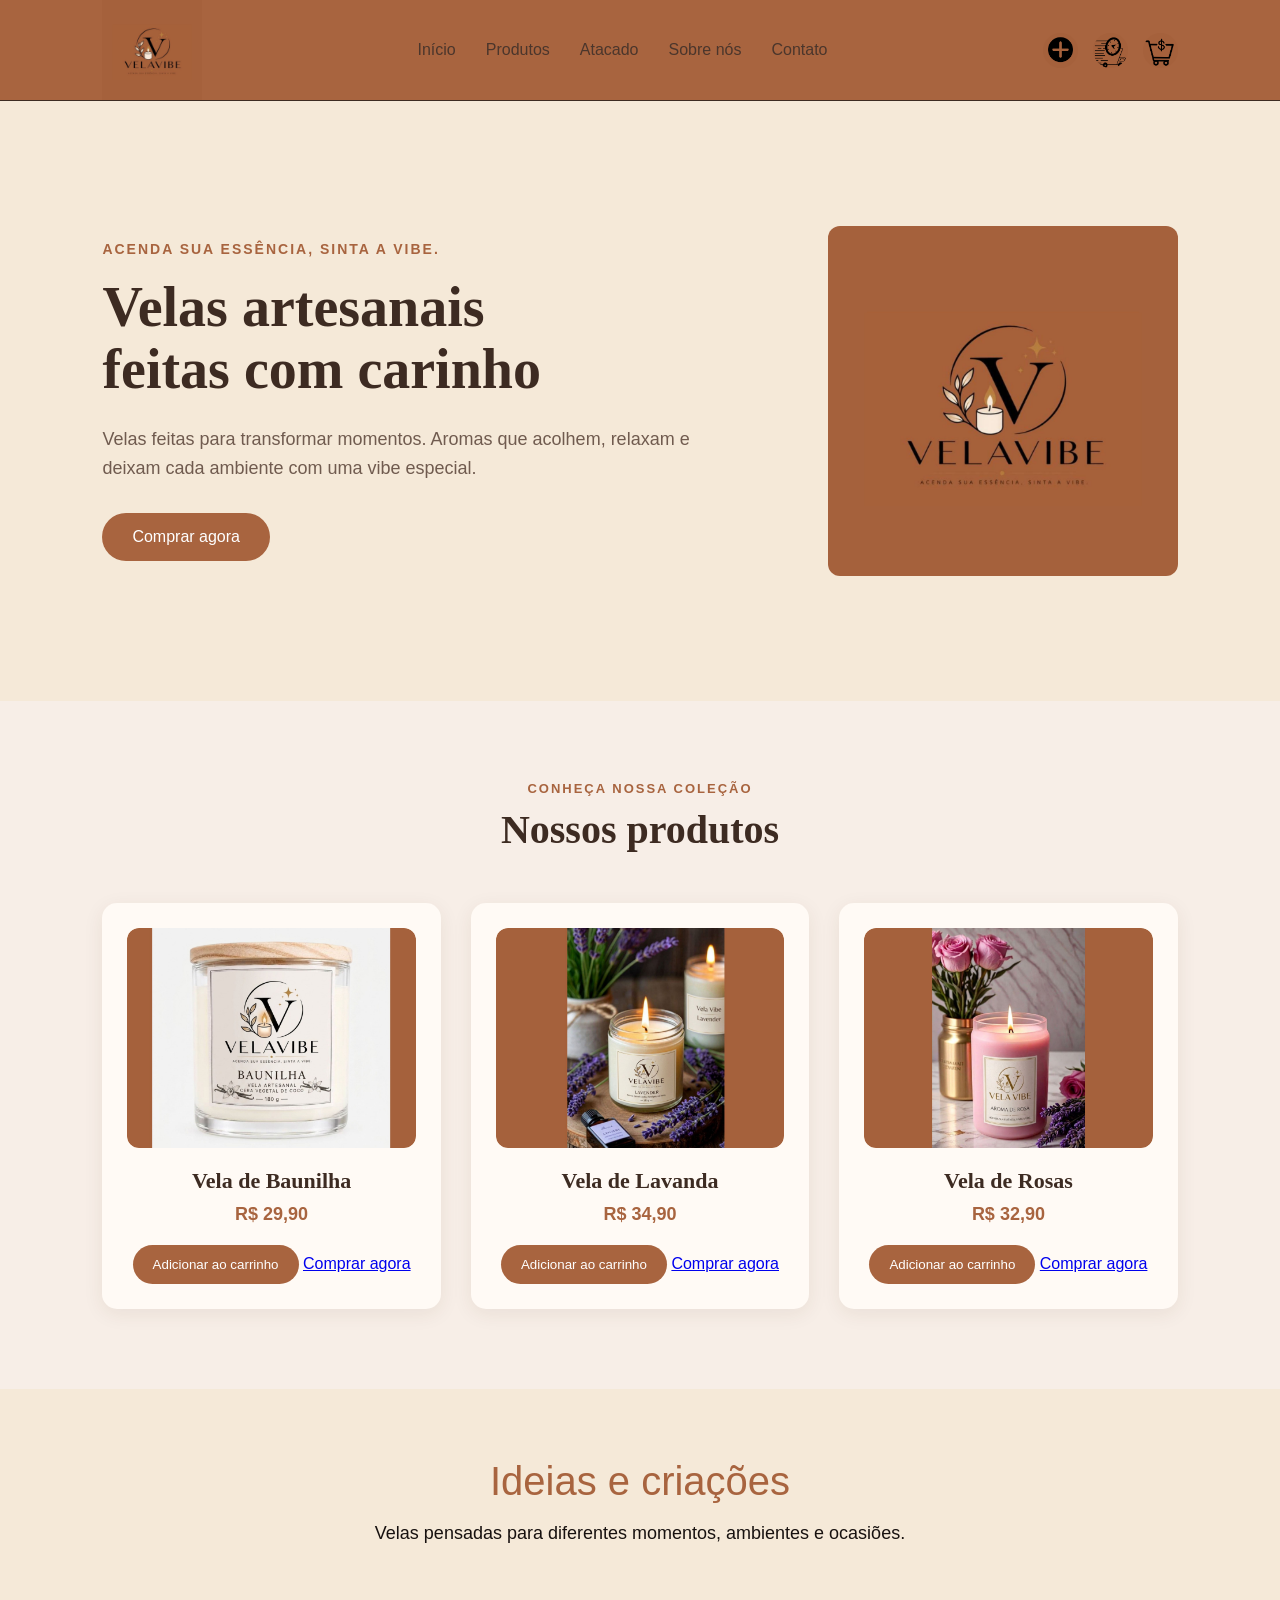
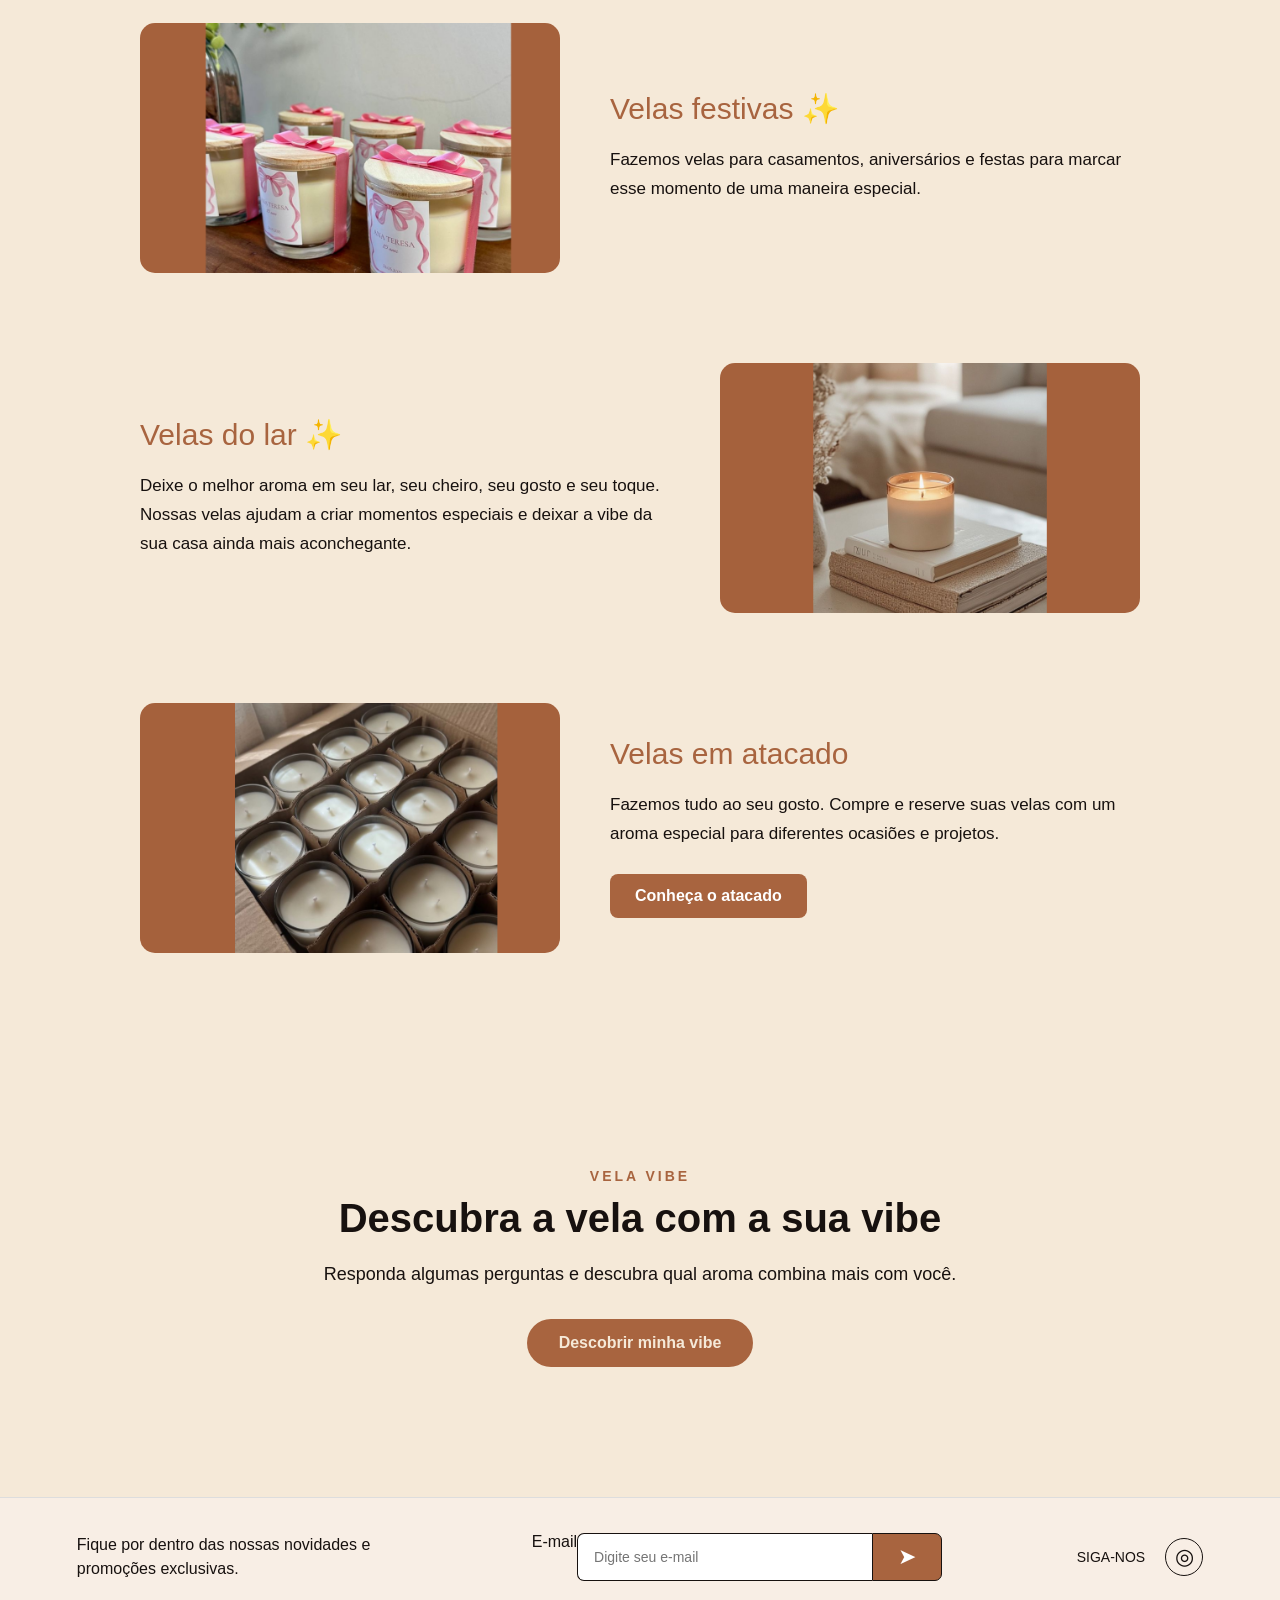
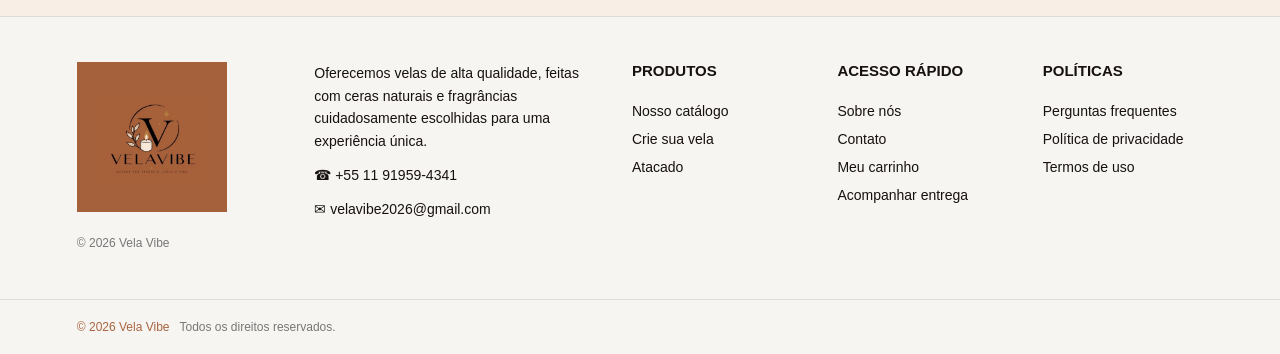
==== index.html @ 3b5ce911 "2" ====
<!DOCTYPE html>
<html lang="pt-BR">

<head>
  <meta charset="UTF-8">
  <meta name="viewport" content="width=device-width, initial-scale=1.0">

  <title>Vela Vibe</title>

  <link rel="stylesheet" href="css/style.css">
</head>

<body>

<header class="cabecalho">

  <!-- LOGO -->
  <div class="logo">
    <a href="index.html">
      <img src="img/logo.jpg" alt="Logo Vela Vibe">
    </a>
  </div>

  <!-- MENU -->
  <nav class="menu">
    <a href="index.html">Início</a>
    <a href="Produtos.html">Produtos</a>
    <a href="atacado.html">Atacado</a>
    <a href="sobre.html">Sobre nós</a>
    <a href="contato.html">Contato</a>
  </nav>

  <!-- AÇÕES DO CABEÇALHO -->
  <div class="acoes-cabecalho">

    <!-- CRIE SUA VELA -->
    <a href="CrieSuaVela.html"
       class="criar-vela"
       title="Crie sua vela">

      <img src="img/criarsuavela.jpg"
           alt="Crie sua vela">

    </a>

    <!-- ACOMPANHAR ENTREGA -->
    <a href="Acompanhe.html"
       class="acompanhar-entrega"
       title="Acompanhar entrega">

      <img src="img/icone2.jpg"
           alt="Acompanhar entrega">

    </a>

    <!-- CARRINHO -->
    <a href="Carrinho.html"
       class="carrinho"
       title="Carrinho">

      <img src="img/carrinho.jpg"
           alt="Carrinho">

    </a>

  </div>

</header>


<main>

  <!-- =========================================
       HERO
  ========================================= -->

  <section class="hero">

    <div class="hero-texto">

      <p class="subtitulo">
        ACENDA SUA ESSÊNCIA, SINTA A VIBE.
      </p>

      <h1>
        Velas artesanais
        <br>
        feitas com carinho
      </h1>

      <p class="descricao">
        Velas feitas para transformar momentos.

        Aromas que acolhem, relaxam e deixam cada
        ambiente com uma vibe especial.
      </p>

      <a href="Produtos.html" class="botao">
        Comprar agora
      </a>

    </div>


    <div class="hero-imagem">
      <img src="img/logo.jpg" alt="Logo Vela Vibe">
    </div>

  </section>


  <!-- =========================================
       PRODUTOS
  ========================================= -->

  <section class="produtos">

    <div class="titulo-secao">

      <p>CONHEÇA NOSSA COLEÇÃO</p>

      <h2>Nossos produtos</h2>

    </div>


    <div class="produtos-grid">

      <!-- PRODUTO 1 -->
      <div class="produto">

        <div class="produto-imagem">
          <img src="img/baunilha.jpg"
               alt="Vela de Baunilha">
        </div>

        <h3>Vela de Baunilha</h3>

        <p>R$ 29,90</p>

        <button class="adicionar-carrinho"
                data-produto="baunilha">

          Adicionar ao carrinho

        </button>

        <a href="Compra.html?produto=baunilha"
           class="comprar-agora">

          Comprar agora

        </a>

      </div>


      <!-- PRODUTO 2 -->
      <div class="produto">

        <div class="produto-imagem">
          <img src="img/lavanda.jpg"
               alt="Vela de Lavanda">
        </div>

        <h3>Vela de Lavanda</h3>

        <p>R$ 34,90</p>

        <button class="adicionar-carrinho"
                data-produto="lavanda">

          Adicionar ao carrinho

        </button>

        <a href="Compra.html?produto=lavanda"
           class="comprar-agora">

          Comprar agora

        </a>

      </div>


      <!-- PRODUTO 3 -->
      <div class="produto">

        <div class="produto-imagem">
          <img src="img/rosas.jpg"
               alt="Vela de Rosas">
        </div>

        <h3>Vela de Rosas</h3>

        <p>R$ 32,90</p>

        <button class="adicionar-carrinho"
                data-produto="rosas">

          Adicionar ao carrinho

        </button>

        <a href="Compra.html?produto=rosas"
           class="comprar-agora">

          Comprar agora

        </a>

      </div>

    </div>

  </section>

</main>


<!-- =========================================
     IDEIAS E CRIAÇÕES
========================================= -->

<section class="ideias-criacoes">

  <div class="titulo-ideias">

    <h2>Ideias e criações</h2>

    <p>
      Velas pensadas para diferentes momentos,
      ambientes e ocasiões.
    </p>

  </div>


  <!-- VELAS FESTIVAS -->

  <div class="ideia-bloco">

    <div class="ideia-imagem">

      <img src="img/lembrancinhas.png"
           alt="Velas para ocasiões especiais">

    </div>


    <div class="ideia-texto">

      <h3>Velas festivas ✨</h3>

      <p>
        Fazemos velas para casamentos, aniversários
        e festas para marcar esse momento de uma
        maneira especial.
      </p>

    </div>

  </div>


  <!-- VELAS DO LAR -->

  <div class="ideia-bloco ideia-invertido">

    <div class="ideia-imagem">

      <img src="img/decoração.jpg"
           alt="Velas para decorar o lar">

    </div>


    <div class="ideia-texto">

      <h3>Velas do lar ✨</h3>

      <p>
        Deixe o melhor aroma em seu lar, seu cheiro,
        seu gosto e seu toque. Nossas velas ajudam
        a criar momentos especiais e deixar a vibe
        da sua casa ainda mais aconchegante.
      </p>

    </div>

  </div>


  <!-- VELAS EM ATACADO -->

  <div class="ideia-bloco">

    <div class="ideia-imagem">

      <img src="img/atacado.png"
           alt="Velas em atacado">

    </div>


    <div class="ideia-texto">

      <h3>Velas em atacado</h3>

      <p>
        Fazemos tudo ao seu gosto. Compre e reserve
        suas velas com um aroma especial para
        diferentes ocasiões e projetos.
      </p>

      <a href="atacado.html"
         class="botao-ideia">

        Conheça o atacado

      </a>

    </div>

  </div>

</section>


<!-- =========================================
     QUIZ - DESCUBRA SUA VIBE
========================================= -->

<section class="quiz-vibe" id="quiz-vibe">

  <div class="quiz-introducao">

        <span class="quiz-legenda">
            VELA VIBE
        </span>

    <h2>
      Descubra a vela com a sua vibe
    </h2>

    <p>
      Responda algumas perguntas e descubra
      qual aroma combina mais com você.
    </p>

    <button type="button"
            class="botao-iniciar-quiz"
            id="iniciar-quiz">

      Descobrir minha vibe

    </button>

  </div>


  <!-- QUIZ -->

  <div class="quiz-container"
       id="quiz-container">

    <div class="quiz-progresso">

            <span id="quiz-numero">
                Pergunta 1 de 4
            </span>

      <div class="barra-progresso">

        <div id="progresso-quiz"></div>

      </div>

    </div>


    <div class="quiz-pergunta">

      <h3 id="quiz-pergunta">
        Qual ambiente combina mais com você?
      </h3>

      <div class="quiz-opcoes"
           id="quiz-opcoes">
      </div>

    </div>


    <button type="button"
            class="botao-proxima"
            id="proxima-pergunta"
            disabled>

      Próxima pergunta

    </button>

  </div>


  <!-- RESULTADO -->

  <div class="quiz-resultado"
       id="quiz-resultado">

        <span class="resultado-legenda">
            SUA VIBE É...
        </span>

    <h2 id="resultado-titulo">
      Vela de Lavanda
    </h2>


    <div class="resultado-imagem">

      <img id="resultado-imagem"
           src="img/lavanda.jpg"
           alt="Vela de Lavanda">

    </div>


    <p id="resultado-descricao">
      Um aroma suave para momentos de tranquilidade
      e relaxamento.
    </p>


    <a href="Compra.html?produto=lavanda"
       class="botao-resultado"
       id="resultado-link">

      Conhecer minha vela

    </a>


    <button type="button"
            class="botao-refazer"
            id="refazer-quiz">

      Refazer quiz

    </button>

  </div>

</section>


<!-- =========================================
     RODAPÉ
========================================= -->

<footer class="rodape">

  <!-- NEWSLETTER -->

  <div class="newsletter">

    <div class="newsletter-texto">

      <p>
        Fique por dentro das nossas novidades e
        promoções exclusivas.
      </p>

    </div>


    <div class="newsletter-form">

      <label for="newsletter-email">
        E-mail
      </label>

      <input type="email"
             id="newsletter-email"
             name="newsletter-email"
             placeholder="Digite seu e-mail">

      <button type="button">
        ➤
      </button>

    </div>


    <div class="redes-sociais">

      <span>SIGA-NOS</span>

      <a href="#"
         aria-label="Instagram">
        ◎
      </a>

    </div>

  </div>


  <!-- INFORMAÇÕES -->

  <div class="rodape-conteudo">

    <!-- LOGO -->

    <div class="rodape-coluna logo-rodape">

      <img src="img/logo.jpg"
           alt="Vela Vibe">

      <p>
        © 2026 Vela Vibe
      </p>

    </div>


    <!-- SOBRE -->

    <div class="rodape-coluna">

      <p>
        Oferecemos velas de alta qualidade,
        feitas com ceras naturais e fragrâncias
        cuidadosamente escolhidas para uma
        experiência única.
      </p>

      <p>
        ☎ +55 11 91959-4341
      </p>

      <p>
        ✉ velavibe2026@gmail.com
      </p>

    </div>


    <!-- PRODUTOS -->

    <div class="rodape-coluna">

      <h3>PRODUTOS</h3>

      <a href="Produtos.html">
        Nosso catálogo
      </a>

      <a href="CrieSuaVela.html">
        Crie sua vela
      </a>

      <a href="atacado.html">
        Atacado
      </a>

    </div>


    <!-- ACESSO RÁPIDO -->

    <div class="rodape-coluna">

      <h3>ACESSO RÁPIDO</h3>

      <a href="sobre.html">
        Sobre nós
      </a>

      <a href="contato.html">
        Contato
      </a>

      <a href="Carrinho.html">
        Meu carrinho
      </a>

      <a href="Acompanhe.html">
        Acompanhar entrega
      </a>

    </div>


    <!-- POLÍTICAS -->

    <div class="rodape-coluna">

      <h3>POLÍTICAS</h3>

      <a href="#">
        Perguntas frequentes
      </a>

      <a href="#">
        Política de privacidade
      </a>

      <a href="#">
        Termos de uso
      </a>

    </div>

  </div>


  <!-- COPYRIGHT -->

  <div class="rodape-final">

        <span>
            © 2026 Vela Vibe
        </span>

    <span>
            Todos os direitos reservados.
        </span>

  </div>

</footer>


<script src="js/script.js"></script>

</body>
</html>
---- css/style.css ----
/* =========================================
   CONFIGURAÇÕES GERAIS
========================================= */

* {
    margin: 0;
    padding: 0;
    box-sizing: border-box;
}

:root {
    --terracota: #A8643F;
    --creme: #F5E9D8;
    --preto: #17110F;
    --dourado: #D6A04A;
    --marrom-claro: #C58A65;
}

body {
    font-family: Arial, sans-serif;
    background-color: var(--creme);
    color: #3d2b22;
}


/* =========================================
   CABEÇALHO
========================================= */

.cabecalho {
    min-height: 80px;
    padding: 0 8%;

    display: flex;
    align-items: center;
    justify-content: space-between;

    background-color: var(--terracota);
    border-bottom: 1px solid #3d2b22;
}

.logo {
    font-size: 26px;
    font-weight: bold;
    color: var(--terracota);
}

.logo img {
    width: 100px;
    height: auto;
    display: block;
}

.menu {
    display: flex;
    align-items: center;
    gap: 30px;
}

.menu a {
    text-decoration: none;
    color: #4b362c;
    font-size: 16px;
}

.menu a:hover {
    color: var(--dourado);
}


/* AÇÕES DO CABEÇALHO */

.acoes-cabecalho {
    display: flex;
    align-items: center;
    gap: 15px;
}


/* CRIE SUA VELA */

.criar-vela {
    cursor: pointer;
    text-decoration: none;
    display: flex;
    align-items: center;
}

.criar-vela img {
    width: 35px;
    height: 35px;
    object-fit: cover;
    border-radius: 50%;
    display: block;
}

.criar-vela img:hover {
    opacity: 0.8;
}


/* ACOMPANHAR ENTREGA */

.acompanhar-entrega {
    width: 35px;
    height: 35px;

    display: flex;
    align-items: center;
    justify-content: center;

    background-color: var(--terracota);
    color: white;

    border-radius: 50%;
    text-decoration: none;

    cursor: pointer;

    transition: 0.3s;
}

.acompanhar-entrega img {
    width: 35px;
    height: 35px;

    object-fit: cover;
    border-radius: 50%;
    display: block;

    transition: 0.3s;
}

.acompanhar-entrega:hover {
    background-color: var(--dourado);
    color: var(--preto);
    transform: translateY(-2px);
}

.acompanhar-entrega img:hover {
    opacity: 0.9;
}


/* CARRINHO */

.carrinho {
    cursor: pointer;
    text-decoration: none;
    display: flex;
    align-items: center;
}

.carrinho img {
    width: 35px;
    height: 35px;
    object-fit: cover;
    border-radius: 50%;
    display: block;
}


/* =========================================
   BANNER PRINCIPAL
========================================= */

.hero {
    min-height: 600px;
    padding: 70px 8%;

    display: flex;
    align-items: center;
    justify-content: space-between;

    gap: 50px;
}

.hero-texto {
    max-width: 600px;
}

.subtitulo {
    color: var(--terracota);
    font-size: 14px;
    font-weight: bold;
    letter-spacing: 2px;
    margin-bottom: 20px;
}

.hero h1 {
    font-family: Georgia, serif;
    font-size: 56px;
    line-height: 1.1;
    margin-bottom: 25px;
}

.descricao {
    font-size: 18px;
    line-height: 1.6;
    color: #705b4f;
    margin-bottom: 30px;
}

.botao {
    border: none;
    background-color: var(--terracota);
    color: white;

    padding: 15px 30px;
    border-radius: 30px;

    font-size: 16px;
    cursor: pointer;
    text-decoration: none;
    display: inline-block;
}

.botao:hover {
    background-color: #6f472c;
}

.hero-imagem img {
    width: 100%;
    max-width: 350px;
    height: auto;

    display: block;
    margin: 0 auto;

    border-radius: 12px;
}


/* =========================================
   PRODUTOS
========================================= */

.produtos {
    padding: 80px 8%;
    background-color: #f7eee7;
}

.titulo-secao {
    text-align: center;
    margin-bottom: 50px;
}

.titulo-secao p {
    color: var(--terracota);
    font-size: 13px;
    font-weight: bold;
    letter-spacing: 2px;
    margin-bottom: 10px;
}

.titulo-secao h2 {
    font-family: Georgia, serif;
    font-size: 40px;
}

.produtos-grid {
    display: grid;
    grid-template-columns: repeat(3, 1fr);
    gap: 30px;
}

.produto {
    background-color: #fffaf5;
    padding: 25px;

    text-align: center;

    border-radius: 15px;

    box-shadow: 0 5px 20px rgba(80, 50, 30, 0.08);
}

.produto-imagem {
    height: 220px;

    background-color: #ead4bf;

    border-radius: 12px;

    display: flex;
    align-items: center;
    justify-content: center;

    font-size: 80px;

    margin-bottom: 20px;

    overflow: hidden;
}

.produto-imagem img {
    width: 100%;
    height: 100%;

    object-fit: cover;

    border-radius: 12px;
    display: block;
}

.produto h3 {
    font-family: Georgia, serif;
    font-size: 22px;
    margin-bottom: 10px;
}

.produto p {
    color: var(--terracota);
    font-size: 18px;
    font-weight: bold;
    margin-bottom: 20px;
}

.produto button {
    border: none;

    padding: 12px 20px;

    border-radius: 20px;

    background-color: var(--terracota);
    color: white;

    cursor: pointer;
}

.produto button:hover {
    background-color: #6f472c;
}


/* =========================================
   PÁGINA DE COMPRA
========================================= */

.pagina-compra {
    padding: 70px 8%;
}

.produto-detalhe {
    max-width: 1000px;
    margin: 0 auto;

    display: flex;
    align-items: center;

    gap: 70px;
}


/* IMAGEM */

.produto-imagem-grande {
    width: 420px;
    height: 420px;

    display: flex;
    align-items: center;
    justify-content: center;

    background-color: #f3eee8;

    border-radius: 20px;

    font-size: 150px;

    overflow: hidden;

    flex-shrink: 0;
}

.produto-imagem-grande img {
    width: 100%;
    max-width: 350px;
    height: 350px;

    object-fit: cover;

    display: block;
    margin: 0 auto;

    border-radius: 12px;
}


/* INFORMAÇÕES */

.produto-informacoes {
    flex: 1;
}

.categoria-produto {
    font-size: 14px;
    letter-spacing: 2px;
    margin-bottom: 10px;
}

.produto-informacoes h1 {
    font-size: 40px;
    margin-bottom: 20px;
}

.descricao-produto {
    font-size: 17px;
    line-height: 1.7;
    margin-bottom: 25px;
}

.produto-informacoes h2 {
    font-size: 30px;
    margin-bottom: 25px;
}


/* QUANTIDADE */

.quantidade {
    display: flex;
    align-items: center;
    gap: 15px;
    margin-bottom: 25px;
}

.quantidade input {
    width: 60px;

    padding: 10px;

    border: 1px solid #ccc;
    border-radius: 8px;

    font-size: 16px;
}


/* BOTÃO ADICIONAR */

.botao-adicionar {
    display: block;

    padding: 14px 28px;

    border: none;
    border-radius: 8px;

    background-color: var(--terracota);
    color: white;

    font-size: 16px;
    font-weight: bold;

    cursor: pointer;
}

.botao-adicionar:hover {
    background-color: var(--dourado);
    color: var(--preto);
}


/* VOLTAR */

.voltar-produtos {
    display: inline-block;

    margin-top: 20px;

    text-decoration: none;
    color: var(--terracota);
    font-weight: bold;
}

.voltar-produtos:hover {
    text-decoration: underline;
}


/* =========================================
   CARRINHO
========================================= */

.carrinho-conteudo {
    max-width: 900px;

    margin: 40px auto;

    padding: 20px;
}

.item-carrinho {
    background-color: #fff;

    border-radius: 12px;

    padding: 20px;

    margin-bottom: 20px;

    box-shadow: 0 3px 10px rgba(0, 0, 0, 0.08);
}

.item-carrinho h3 {
    margin-top: 0;
    margin-bottom: 10px;
}

.item-carrinho p {
    margin: 8px 0;
}


/* CONTROLE DE QUANTIDADE */

.controle-quantidade {
    display: flex;

    align-items: center;

    gap: 12px;

    margin: 15px 0;
}

.controle-quantidade button {
    width: 35px;
    height: 35px;

    border: none;
    border-radius: 8px;

    cursor: pointer;

    font-size: 20px;

    background-color: var(--terracota);
    color: white;
}

.controle-quantidade button:hover {
    background-color: var(--dourado);
    color: var(--preto);
}

.controle-quantidade span {
    font-size: 18px;
    font-weight: bold;
}


/* REMOVER */

.remover {
    border: none;

    padding: 8px 14px;

    border-radius: 8px;

    cursor: pointer;

    font-size: 14px;

    background-color: var(--terracota);
    color: white;
}

.remover:hover {
    background-color: var(--preto);
}


/* RESUMO */

.resumo-carrinho {
    max-width: 900px;

    margin: 20px auto 50px;

    padding: 25px;

    border-radius: 12px;

    background-color: #fff;

    box-shadow: 0 3px 10px rgba(0, 0, 0, 0.08);
}

.resumo-carrinho h2 {
    margin-top: 0;
}

.resumo-carrinho p {
    font-size: 18px;
}

.resumo-carrinho strong {
    font-size: 22px;
}

#finalizar-compra {
    width: 100%;

    padding: 14px;

    border: none;

    border-radius: 8px;

    cursor: pointer;

    font-size: 17px;
    font-weight: bold;

    background-color: var(--terracota);
    color: white;
}

#finalizar-compra:hover {
    background-color: var(--dourado);
    color: var(--preto);
}


/* =========================================
   FINALIZAÇÃO
========================================= */

.finalizar-conteudo {
    max-width: 1000px;

    margin: 40px auto;

    padding: 20px;
}

.finalizar-conteudo h1 {
    text-align: center;
    margin-bottom: 35px;
}

.finalizar-area {
    display: grid;

    grid-template-columns: 1fr 1fr;

    gap: 30px;
}

.dados-cliente,
.resumo-final {
    background-color: #fff;

    padding: 25px;

    border-radius: 12px;

    box-shadow: 0 3px 10px rgba(0, 0, 0, 0.08);
}

.dados-cliente h2,
.resumo-final h2 {
    margin-top: 0;
    margin-bottom: 20px;
}

.dados-cliente form {
    display: flex;
    flex-direction: column;
}

.dados-cliente label {
    margin-top: 12px;
    margin-bottom: 6px;

    font-weight: bold;
}

.dados-cliente input,
.dados-cliente select {
    padding: 12px;

    border: 1px solid #ccc;

    border-radius: 8px;

    font-size: 15px;
}

#confirmar-compra {
    margin-top: 25px;

    padding: 14px;

    border: none;

    border-radius: 8px;

    cursor: pointer;

    font-size: 17px;
    font-weight: bold;

    background-color: var(--terracota);
    color: white;
}

#confirmar-compra:hover {
    background-color: var(--dourado);
    color: var(--preto);
}

.resumo-final p {
    font-size: 17px;
    margin: 15px 0;
}

.resumo-final strong {
    font-size: 22px;
}

#resumo-produtos {
    margin-bottom: 20px;
}

#resumo-produtos p {
    font-size: 15px;
}


/* =========================================
   TELA DE SUCESSO
========================================= */

.sucesso-conteudo {
    min-height: 70vh;

    display: flex;

    flex-direction: column;

    justify-content: center;

    align-items: center;

    padding: 40px 20px;
}

.caixa-sucesso {
    width: 100%;
    max-width: 550px;

    text-align: center;

    background-color: #fff;

    padding: 40px 30px;

    border-radius: 16px;

    box-shadow: 0 4px 15px rgba(0, 0, 0, 0.08);
}

.icone-sucesso {
    width: 180px;
    height: 180px;

    margin: 0 auto 20px;

    display: flex;

    align-items: center;
    justify-content: center;
}

.icone-sucesso img {
    width: 100%;
    height: 100%;

    object-fit: cover;

    border-radius: 20px;
}

.caixa-sucesso h1 {
    margin-bottom: 15px;
}

.caixa-sucesso p {
    font-size: 17px;
    margin: 8px 0;
}


/* BOTÕES */

.botao-voltar {
    display: inline-block;

    margin-top: 25px;

    padding: 13px 25px;

    border-radius: 8px;

    text-decoration: none;

    font-weight: bold;
}

.link-inicio {
    display: inline-block;

    margin-top: 18px;

    text-decoration: none;
}

.avaliacao {
    width: 90%;
    max-width: 700px;

    margin: 35px auto;

    padding: 20px;

    text-align: center;
}

.avaliacao h2 {
    color: var(--preto);
    margin-bottom: 10px;
}

.avaliacao p {
    margin-bottom: 25px;
    color: var(--preto);
}

.botao-avaliacao {
    display: inline-block;

    padding: 14px 30px;

    background-color: var(--terracota);
    color: white;

    text-decoration: none;

    font-weight: bold;

    border-radius: 8px;

    transition: 0.3s;
}

.botao-avaliacao:hover {
    background-color: var(--marrom-claro);
    transform: translateY(-2px);
}

.botoes-sucesso {
    display: flex;

    justify-content: center;
    align-items: center;

    gap: 15px;

    flex-wrap: wrap;

    margin-top: 30px;
}

.botoes-sucesso a {
    display: inline-block;

    padding: 12px 22px;

    background-color: var(--terracota);
    color: white;

    text-decoration: none;

    font-weight: bold;

    border-radius: 8px;

    transition: 0.3s;
}

.botoes-sucesso a:hover {
    background-color: var(--marrom-claro);

    transform: translateY(-2px);
}


/* =========================================
   SOBRE NÓS
========================================= */

.sobre-conteudo {
    padding: 80px 10%;
}

.sobre {
    max-width: 900px;

    margin: 0 auto;

    text-align: center;
}

.sobre h1 {
    font-size: 42px;
    margin-bottom: 30px;
}

.sobre h2 {
    font-size: 30px;

    margin-top: 40px;
    margin-bottom: 20px;
}

.sobre p {
    font-size: 18px;

    line-height: 1.8;

    margin-bottom: 20px;
}


/* SEÇÕES */

.sobre-secao {
    width: 100%;

    max-width: 1100px;

    min-height: 350px;

    margin: 0 auto;

    padding: 50px 40px;

    display: flex;

    align-items: center;

    justify-content: space-between;

    gap: 50px;
}

.sobre-secao-invertida {
    flex-direction: row-reverse;
}

.sobre-texto {
    flex: 1;
}

.sobre-texto h1,
.sobre-texto h2 {
    color: var(--preto);

    margin-bottom: 20px;
}

.sobre-texto h1 {
    font-size: 42px;
}

.sobre-texto h2 {
    font-size: 34px;
}

.sobre-texto p {
    font-size: 17px;

    line-height: 1.7;

    margin-bottom: 18px;
}

.sobre-legenda {
    display: block;

    color: var(--terracota);

    font-size: 14px;

    font-weight: bold;

    letter-spacing: 2px;

    margin-bottom: 10px;
}

.sobre-imagem {
    width: 380px;
    height: 250px;

    overflow: hidden;

    border-radius: 18px;

    flex-shrink: 0;
}

.sobre-imagem img {
    width: 100%;
    height: 100%;

    object-fit: cover;

    display: block;
}

.botao-sobre {
    display: inline-block;

    margin-top: 15px;

    padding: 12px 24px;

    background-color: var(--terracota);
    color: white;

    text-decoration: none;

    border-radius: 8px;

    font-weight: bold;

    transition: 0.3s;
}

.botao-sobre:hover {
    background-color: var(--dourado);
    color: var(--preto);
}


/* =========================================
   CONTATO
========================================= */

.contato-conteudo {
    padding: 70px 10%;
}

.contato {
    max-width: 700px;

    margin: 0 auto;
}

.contato h1 {
    text-align: center;

    font-size: 42px;

    margin-bottom: 15px;
}

.contato > p {
    text-align: center;

    margin-bottom: 35px;
}

.contato form {
    display: flex;

    flex-direction: column;

    gap: 10px;
}

.contato label {
    font-weight: bold;

    margin-top: 10px;
}

.contato input,
.contato textarea {
    padding: 12px;

    border: 1px solid var(--marrom-claro);

    border-radius: 8px;

    font-family: Arial, sans-serif;

    font-size: 16px;
}

.contato textarea {
    resize: vertical;
}

#enviar-contato {
    margin-top: 20px;

    padding: 14px;

    border: none;

    border-radius: 8px;

    background-color: var(--terracota);

    color: white;

    font-size: 16px;

    cursor: pointer;
}

#enviar-contato:hover {
    background-color: var(--preto);
}


/* =========================================
   ATACADO
========================================= */

.atacado-conteudo {
    padding: 70px 8%;

    min-height: 600px;
}

.atacado {
    max-width: 1000px;

    margin: 0 auto;
}

.atacado h1 {
    text-align: center;

    font-size: 42px;

    margin-bottom: 15px;

    color: var(--preto);
}

.atacado > p {
    text-align: center;

    font-size: 18px;

    line-height: 1.6;

    margin-bottom: 50px;
}

.atacado-info {
    background-color: var(--creme);

    padding: 30px;

    border-radius: 12px;

    margin-bottom: 40px;

    text-align: center;
}

.atacado-info h2 {
    font-size: 28px;

    margin-bottom: 15px;
}

.atacado-info p {
    font-size: 17px;

    line-height: 1.6;
}

.formulario-atacado {
    background-color: var(--creme);

    padding: 40px;

    border-radius: 15px;

    box-shadow: 0 5px 20px rgba(0, 0, 0, 0.08);
}

.formulario-atacado h2 {
    text-align: center;

    font-size: 30px;

    margin-bottom: 30px;
}

.campo-atacado {
    margin-bottom: 20px;
}

.campo-atacado label {
    display: block;

    font-weight: bold;

    margin-bottom: 8px;
}

.campo-atacado input,
.campo-atacado textarea {
    width: 100%;

    padding: 14px;

    border: 1px solid var(--marrom-claro);

    border-radius: 8px;

    background-color: #fffaf4;

    font-size: 16px;

    font-family: Arial, sans-serif;
}

.campo-atacado input:focus,
.campo-atacado textarea:focus {
    outline: none;

    border: 2px solid var(--terracota);
}

.campo-atacado textarea {
    min-height: 140px;

    resize: vertical;
}

.botao-atacado {
    display: block;

    width: 100%;

    padding: 15px;

    margin-top: 10px;

    border: none;

    border-radius: 8px;

    background-color: var(--terracota);

    color: white;

    font-size: 17px;

    font-weight: bold;

    cursor: pointer;
}

.botao-atacado:hover {
    background-color: #8f5032;
}


/* =========================================
   CRIE SUA VELA
========================================= */

.crie-vela-conteudo {
    padding: 50px 20px;
}

.crie-vela {
    max-width: 1100px;

    margin: 0 auto;
}

.titulo-crie-vela {
    text-align: center;

    margin-bottom: 50px;
}

.titulo-crie-vela h1 {
    font-size: 42px;

    margin: 10px 0;

    color: var(--preto);
}

.titulo-crie-vela p {
    max-width: 700px;

    margin: 10px auto;

    line-height: 1.6;
}

.titulo-crie-vela p:first-child {
    font-size: 14px;

    font-weight: bold;

    letter-spacing: 2px;
}


/* ETAPAS */

.etapa-personalizacao {
    margin-bottom: 45px;
}

.etapa-personalizacao h2 {
    text-align: center;

    margin-bottom: 25px;

    color: var(--preto);
}


/* TAMANHOS */

.tamanhos-velas {
    display: grid;

    grid-template-columns: repeat(3, 1fr);

    gap: 25px;
}

.tamanho-vela {
    background-color: var(--creme);

    padding: 25px;

    border-radius: 15px;

    text-align: center;
}

.tamanho-vela h2 {
    font-size: 27px;

    margin-bottom: 10px;
}

.tamanho-vela h3 {
    font-size: 24px;

    margin-bottom: 10px;
}

.peso-vela {
    font-weight: bold;

    color: var(--terracota);

    font-size: 18px;

    margin-bottom: 20px;
}

.informacoes-vela {
    margin: 20px 0;

    text-align: left;
}

.informacoes-vela p {
    margin: 8px 0;

    line-height: 1.5;
}

.descricao-tamanho {
    line-height: 1.5;

    min-height: 70px;
}


/* BOTÕES DE TAMANHO */

.selecionar-tamanho {
    border: none;

    padding: 12px 20px;

    background-color: var(--terracota);

    color: white;

    border-radius: 8px;

    cursor: pointer;

    font-size: 16px;
}

.selecionar-tamanho:hover {
    opacity: 0.85;
}

.selecionar-tamanho.selecionado {
    background-color: var(--dourado);

    color: var(--preto);
}


/* AROMAS */

.aromas {
    display: grid;

    grid-template-columns: repeat(3, 1fr);

    gap: 15px;

    max-width: 800px;

    margin: 0 auto;
}

.selecionar-aroma {
    padding: 15px;

    border: 2px solid var(--marrom-claro);

    background-color: var(--creme);

    border-radius: 8px;

    cursor: pointer;

    font-size: 16px;
}

.selecionar-aroma:hover {
    background-color: var(--marrom-claro);

    color: white;
}

.selecionar-aroma.selecionado {
    background-color: var(--terracota);

    color: white;
}


/* CORES */

.cores-vela {
    display: grid;

    grid-template-columns: repeat(5, 1fr);

    gap: 15px;

    max-width: 800px;

    margin: 0 auto;
}

.selecionar-cor {
    padding: 15px;

    border: 2px solid var(--marrom-claro);

    background-color: var(--creme);

    border-radius: 8px;

    cursor: pointer;

    font-size: 16px;
}

.selecionar-cor:hover {
    opacity: 0.85;
}

.selecionar-cor.selecionado {
    background-color: var(--terracota);

    color: white;
}


/* NOME NO POTE */

.nome-personalizado {
    display: block;

    width: 100%;

    max-width: 600px;

    margin: 15px auto 0;

    padding: 15px;

    border: 2px solid var(--marrom-claro);

    border-radius: 8px;

    background-color: #fffaf3;

    font-size: 16px;
}


/* RESUMO */

.resumo-vela {
    max-width: 600px;

    margin: 40px auto;

    padding: 30px;

    background-color: var(--creme);

    border-radius: 15px;
}

.resumo-vela h2 {
    text-align: center;

    margin-bottom: 25px;
}

.resumo-vela p {
    margin: 12px 0;

    line-height: 1.5;
}

.resumo-vela span {
    margin-left: 5px;
}


/* BOTÃO FINAL */

#adicionar-vela-personalizada {
    display: block;

    margin: 30px auto;
}


/* =========================================
   IDEIAS E CRIAÇÕES
========================================= */

.ideias-criacoes {
    width: 100%;

    padding: 70px 8%;

    background-color: var(--creme);
}

.titulo-ideias {
    text-align: center;

    margin-bottom: 60px;
}

.titulo-ideias h2 {
    margin: 0 0 15px;

    color: var(--terracota);

    font-size: 40px;

    font-weight: 500;
}

.titulo-ideias p {
    max-width: 650px;

    margin: 0 auto;

    color: var(--preto);

    font-size: 18px;

    line-height: 1.6;
}


/* CADA BLOCO */

.ideia-bloco {
    max-width: 1000px;

    min-height: 280px;

    margin: 0 auto 60px;

    display: flex;

    align-items: center;

    gap: 50px;
}

.ideia-invertido {
    flex-direction: row-reverse;
}


/* IMAGEM */

.ideia-imagem {
    width: 42%;

    height: 250px;

    overflow: hidden;

    border-radius: 15px;

    flex-shrink: 0;
}

.ideia-imagem img {
    width: 100%;
    height: 100%;

    object-fit: cover;

    display: block;
}


/* TEXTO */

.ideia-texto {
    flex: 1;
}

.ideia-texto h3 {
    margin: 0 0 20px;

    color: var(--terracota);

    font-size: 30px;

    font-weight: 500;
}

.ideia-texto p {
    margin: 0;

    color: var(--preto);

    font-size: 17px;

    line-height: 1.7;
}


/* BOTÃO */

.botao-ideia {
    display: inline-block;

    margin-top: 25px;

    padding: 13px 25px;

    background-color: var(--terracota);

    color: white;

    text-decoration: none;

    border-radius: 8px;

    font-weight: bold;

    transition: 0.3s;
}

.botao-ideia:hover {
    background-color: var(--dourado);

    color: var(--preto);
}


/* =========================================
   QUIZ - DESCUBRA SUA VIBE
========================================= */

.quiz-vibe {
    width: 100%;

    padding: 70px 8%;

    background-color: var(--creme);

    text-align: center;
}

.quiz-introducao {
    max-width: 800px;

    margin: 0 auto;
}

.quiz-legenda,
.resultado-legenda {
    display: block;

    color: var(--terracota);

    font-size: 14px;

    font-weight: bold;

    letter-spacing: 3px;

    margin-bottom: 12px;
}

.quiz-introducao h2 {
    color: var(--preto);

    font-size: 40px;

    margin-bottom: 18px;
}

.quiz-introducao p {
    color: var(--preto);

    font-size: 18px;

    line-height: 1.7;

    margin-bottom: 30px;
}


/* BOTÃO INICIAR */

.botao-iniciar-quiz {
    border: none;

    padding: 15px 32px;

    background-color: var(--terracota);

    color: var(--creme);

    border-radius: 30px;

    font-size: 16px;

    font-weight: bold;

    cursor: pointer;

    transition: 0.3s;
}

.botao-iniciar-quiz:hover {
    background-color: var(--dourado);

    color: var(--preto);
}


/* CONTAINER */

.quiz-container {
    display: none;

    width: 100%;

    max-width: 750px;

    margin: 40px auto 0;

    padding: 35px;

    background-color: white;

    border-radius: 20px;

    box-shadow: 0 5px 20px rgba(0, 0, 0, 0.08);
}


/* PROGRESSO */

.quiz-progresso {
    margin-bottom: 30px;
}

.quiz-progresso span {
    display: block;

    color: var(--terracota);

    font-weight: bold;

    margin-bottom: 10px;
}

.barra-progresso {
    width: 100%;

    height: 8px;

    background-color: #ead4bf;

    border-radius: 10px;

    overflow: hidden;
}

#progresso-quiz {
    width: 25%;

    height: 100%;

    background-color: var(--terracota);

    border-radius: 10px;

    transition: width 0.4s;
}


/* PERGUNTA */

.quiz-pergunta h3 {
    color: var(--preto);

    font-size: 25px;

    line-height: 1.4;

    margin-bottom: 30px;
}


/* OPÇÕES */

.quiz-opcoes {
    display: grid;

    grid-template-columns: 1fr 1fr;

    gap: 15px;
}

.quiz-opcao {
    width: 100%;

    min-height: 65px;

    padding: 15px;

    background-color: var(--creme);

    color: var(--preto);

    border: 2px solid #e5cdb8;

    border-radius: 12px;

    font-size: 16px;

    cursor: pointer;

    transition: 0.3s;
}

.quiz-opcao:hover {
    border-color: var(--terracota);

    transform: translateY(-2px);
}

.quiz-opcao.selecionada {
    background-color: var(--terracota);

    border-color: var(--terracota);

    color: var(--creme);
}


/* PRÓXIMA */

.botao-proxima {
    margin-top: 30px;

    padding: 14px 35px;

    border: none;

    border-radius: 25px;

    background-color: var(--terracota);

    color: var(--creme);

    font-size: 16px;

    font-weight: bold;

    cursor: pointer;
}

.botao-proxima:hover:not(:disabled) {
    background-color: var(--dourado);

    color: var(--preto);
}

.botao-proxima:disabled {
    opacity: 0.5;

    cursor: not-allowed;
}


/* RESULTADO */

.quiz-resultado {
    display: none;

    width: 100%;

    max-width: 750px;

    margin: 40px auto 0;

    padding: 35px;

    background-color: white;

    border-radius: 20px;

    box-shadow: 0 5px 20px rgba(0, 0, 0, 0.08);
}

.quiz-resultado h2 {
    color: var(--preto);

    font-size: 32px;

    margin-bottom: 25px;
}

.resultado-imagem {
    width: 260px;
    height: 260px;

    margin: 0 auto 25px;

    border-radius: 15px;

    overflow: hidden;
}

.resultado-imagem img {
    width: 100%;
    height: 100%;

    object-fit: cover;

    display: block;
}

#resultado-descricao {
    max-width: 550px;

    margin: 0 auto 25px;

    color: var(--preto);

    font-size: 17px;

    line-height: 1.7;
}

.botao-resultado {
    display: inline-block;

    padding: 14px 28px;

    background-color: var(--terracota);

    color: var(--creme);

    border-radius: 25px;

    text-decoration: none;

    font-weight: bold;
}

.botao-resultado:hover {
    background-color: var(--dourado);

    color: var(--preto);
}

.botao-refazer {
    display: block;

    margin: 15px auto 0;

    padding: 10px 20px;

    background: none;

    border: none;

    color: var(--terracota);

    font-size: 15px;

    font-weight: bold;

    cursor: pointer;
}

.botao-refazer:hover {
    text-decoration: underline;
}


/* =========================================
   ACOMPANHAR ENTREGA
========================================= */

.acompanhar-pagina {
    width: 100%;

    padding: 45px 8%;

    background-color: var(--creme);
}


/* INTRODUÇÃO */

.acompanhar-introducao {
    max-width: 700px;

    margin: 0 auto 30px;

    text-align: center;
}

.acompanhar-legenda {
    display: block;

    color: var(--terracota);

    font-size: 14px;

    font-weight: bold;

    letter-spacing: 3px;

    margin-bottom: 10px;
}

.acompanhar-introducao h1 {
    color: var(--preto);

    font-size: 34px;

    margin-bottom: 10px;
}

.acompanhar-introducao p {
    color: var(--preto);

    font-size: 16px;

    line-height: 1.5;
}


/* CONSULTA */

.consulta-pedido {
    width: 100%;

    max-width: 600px;

    margin: 0 auto 30px;

    padding: 25px;

    background-color: white;

    border-radius: 15px;

    box-shadow: 0 5px 20px rgba(0, 0, 0, 0.07);

    text-align: center;
}

.consulta-pedido h2 {
    color: var(--preto);

    font-size: 23px;

    margin-bottom: 8px;
}

.consulta-pedido p {
    color: #5c4a40;

    font-size: 15px;

    margin-bottom: 15px;
}


/* CAMPO DO PEDIDO */

.campo-pedido {
    display: flex;

    gap: 10px;

    max-width: 500px;

    margin: 0 auto;
}

.campo-pedido input {
    flex: 1;

    min-width: 0;

    padding: 14px 16px;

    border: 2px solid #e2cdbb;

    border-radius: 10px;

    outline: none;

    font-size: 15px;
}

.campo-pedido input:focus {
    border-color: var(--terracota);
}

.campo-pedido button {
    padding: 14px 22px;

    border: none;

    border-radius: 10px;

    background-color: var(--terracota);

    color: white;

    font-weight: bold;

    cursor: pointer;

    transition: 0.3s;
}

.campo-pedido button:hover {
    background-color: var(--dourado);

    color: var(--preto);
}

.mensagem-pedido {
    margin-top: 15px;

    font-weight: bold;
}


/* INFORMAÇÕES */

.informacoes-pedido {
    display: none;

    width: 100%;

    max-width: 850px;

    margin: 0 auto;

    padding: 30px;

    background-color: white;

    border-radius: 20px;

    box-shadow: 0 5px 20px rgba(0, 0, 0, 0.07);
}


/* CABEÇALHO DO PEDIDO */

.pedido-cabecalho {
    display: flex;

    justify-content: space-between;

    align-items: center;

    gap: 30px;

    padding-bottom: 20px;

    border-bottom: 1px solid #ead8c8;
}

.pedido-cabecalho span,
.produto-pedido span {
    display: block;

    color: var(--terracota);

    font-size: 12px;

    font-weight: bold;

    letter-spacing: 1.5px;

    margin-bottom: 7px;
}

.pedido-cabecalho h2 {
    margin: 0;

    color: var(--preto);
}

.status-pedido {
    text-align: right;
}

.status-pedido strong {
    color: var(--terracota);
}


/* PRODUTO */

.produto-pedido {
    display: flex;

    align-items: center;

    gap: 20px;

    padding: 25px 0;
}

.icone-produto {
    width: 65px;
    height: 65px;

    display: flex;

    align-items: center;
    justify-content: center;

    background-color: var(--creme);

    border-radius: 15px;

    font-size: 30px;

    flex-shrink: 0;
}

.produto-pedido h3 {
    margin: 0 0 8px;

    color: var(--preto);
}

.produto-pedido p {
    margin: 0;

    color: #6b584d;
}


/* RASTREAMENTO */

.rastreamento {
    display: flex;

    align-items: flex-start;

    width: 100%;

    margin: 25px 0 30px;
}

.etapa {
    display: flex;

    flex-direction: column;

    align-items: center;

    text-align: center;

    width: 100px;

    flex-shrink: 0;
}

.circulo {
    width: 42px;
    height: 42px;

    display: flex;

    align-items: center;
    justify-content: center;

    background-color: #ead8c8;

    color: #80695b;

    border-radius: 50%;

    font-weight: bold;

    transition: 0.3s;
}

.etapa span {
    margin-top: 10px;

    color: #80695b;

    font-size: 13px;

    line-height: 1.3;
}

.etapa.ativa .circulo {
    background-color: var(--terracota);

    color: white;
}

.etapa.ativa span {
    color: var(--terracota);

    font-weight: bold;
}

.etapa.concluida .circulo {
    background-color: var(--dourado);

    color: var(--preto);
}

.etapa.concluida span {
    color: var(--preto);

    font-weight: bold;
}


/* LINHAS */

.linha {
    height: 4px;

    flex: 1;

    margin-top: 19px;

    background-color: #ead8c8;
}

.linha.concluida {
    background-color: var(--dourado);
}


/* MENSAGEM */

.mensagem-entrega {
    display: flex;

    align-items: center;

    gap: 15px;

    padding: 18px 20px;

    background-color: var(--creme);

    border-radius: 12px;

    margin-bottom: 20px;
}

.mensagem-entrega span {
    font-size: 25px;
}

.mensagem-entrega p {
    margin: 0;

    color: var(--preto);

    line-height: 1.5;
}


/* BOTÃO STATUS */

.botao-status {
    display: block;

    margin: 0 auto;

    padding: 13px 28px;

    border: none;

    border-radius: 25px;

    background-color: var(--terracota);

    color: white;

    font-weight: bold;

    cursor: pointer;

    transition: 0.3s;
}

.botao-status:hover {
    background-color: var(--dourado);

    color: var(--preto);
}

.botao-status.finalizado {
    background-color: #777;

    cursor: default;
}


/* VOLTAR */

.voltar-acompanhar {
    text-align: center;

    margin-top: 25px;
}

.voltar-acompanhar a {
    color: var(--terracota);

    text-decoration: none;

    font-weight: bold;
}

.voltar-acompanhar a:hover {
    text-decoration: underline;
}


/* =========================================
   RODAPÉ
========================================= */

.rodape {
    background-color: #f7f5f2;

    color: var(--preto);

    margin-top: 60px;
}


/* NEWSLETTER */

.newsletter {
    min-height: 120px;

    padding: 25px 6%;

    display: flex;

    align-items: center;

    justify-content: space-between;

    gap: 40px;

    background-color: #f8eee5;

    border-top: 1px solid #ddd;

    border-bottom: 1px solid #ddd;
}

.newsletter-texto {
    max-width: 320px;
}

.newsletter-texto p {
    margin: 0;

    font-size: 16px;

    line-height: 1.5;
}

.newsletter-form {
    display: flex;

    width: 410px;

    max-width: 100%;

    height: 48px;
}

.newsletter-form input {
    flex: 1;

    padding: 0 16px;

    border: 1px solid var(--preto);

    border-right: none;

    border-radius: 7px 0 0 7px;

    background-color: white;

    font-size: 14px;

    outline: none;
}

.newsletter-form button {
    width: 70px;

    border: 1px solid var(--preto);

    border-radius: 0 7px 7px 0;

    background-color: var(--terracota);

    color: white;

    font-size: 22px;

    cursor: pointer;
}

.newsletter-form button:hover {
    opacity: 0.85;
}


/* REDES SOCIAIS */

.redes-sociais {
    display: flex;

    align-items: center;

    gap: 20px;
}

.redes-sociais span {
    font-size: 14px;
}

.redes-sociais a {
    width: 38px;
    height: 38px;

    border: 1px solid var(--preto);

    border-radius: 50%;

    display: flex;

    align-items: center;
    justify-content: center;

    color: var(--preto);

    text-decoration: none;

    font-size: 22px;
}

.redes-sociais a:hover {
    background-color: var(--terracota);

    color: white;
}


/* CONTEÚDO */

.rodape-conteudo {
    padding: 45px 6%;

    display: grid;

    grid-template-columns:
        1.2fr
        1.7fr
        1fr
        1fr
        1fr;

    gap: 45px;
}

.rodape-coluna {
    display: flex;

    flex-direction: column;

    gap: 12px;
}

.rodape-coluna h3 {
    margin: 0 0 12px;

    font-size: 15px;

    font-weight: bold;
}

.rodape-coluna p {
    margin: 0;

    font-size: 14px;

    line-height: 1.6;
}

.rodape-coluna a {
    color: var(--preto);

    text-decoration: none;

    font-size: 14px;
}

.rodape-coluna a:hover {
    color: var(--terracota);

    text-decoration: underline;
}


/* LOGO DO RODAPÉ */

.logo-rodape img {
    width: 150px;

    height: auto;

    object-fit: contain;
}

.logo-rodape p {
    margin-top: 10px;

    font-size: 12px;

    color: #777;
}


/* PARTE FINAL */

.rodape-final {
    padding: 20px 6%;

    border-top: 1px solid #ddd;

    display: flex;

    justify-content: flex-start;

    align-items: center;

    gap: 10px;

    font-size: 12px;

    color: #777;
}

.rodape-final span:first-child {
    color: var(--terracota);
}


/* =========================================
   RESPONSIVIDADE
========================================= */


/* TABLET */

@media (max-width: 900px) {

    .menu {
        gap: 15px;
    }

    .hero {
        flex-direction: column;

        text-align: center;

        padding: 60px 6%;
    }

    .hero h1 {
        font-size: 44px;
    }

    .produtos-grid {
        grid-template-columns: repeat(2, 1fr);
    }

    .tamanhos-velas {
        grid-template-columns: 1fr;
    }

    .rodape-conteudo {
        grid-template-columns: repeat(2, 1fr);
    }

}


/* MOBILE */

@media (max-width: 800px) {

    /* CABEÇALHO */

    .cabecalho {
        padding: 15px 5%;

        flex-wrap: wrap;

        gap: 15px;
    }

    .menu {
        order: 3;

        width: 100%;

        justify-content: center;

        flex-wrap: wrap;

        gap: 15px;
    }


    /* COMPRA */

    .produto-detalhe {
        flex-direction: column;

        gap: 40px;

        text-align: center;
    }

    .produto-imagem-grande {
        width: 100%;

        max-width: 420px;

        height: 300px;
    }

    .produto-imagem-grande img {
        height: 250px;
    }

    .produto-informacoes h1 {
        font-size: 32px;
    }

    .quantidade {
        justify-content: center;
    }


    /* SOBRE */

    .sobre-secao,
    .sobre-secao-invertida {
        flex-direction: column;

        padding: 50px 25px;

        gap: 30px;
    }

    .sobre-imagem {
        width: 100%;

        max-width: 380px;

        height: 240px;
    }

    .sobre-texto {
        width: 100%;

        text-align: center;
    }

    .sobre-texto h1 {
        font-size: 34px;
    }

    .sobre-texto h2 {
        font-size: 28px;
    }


    /* IDEIAS */

    .ideias-criacoes {
        padding: 60px 6%;
    }

    .titulo-ideias h2 {
        font-size: 38px;
    }

    .ideia-bloco,
    .ideia-invertido {
        flex-direction: column;

        min-height: auto;

        gap: 30px;

        margin-bottom: 60px;
    }

    .ideia-imagem {
        width: 100%;

        max-width: 500px;

        height: 250px;
    }

    .ideia-texto {
        width: 100%;

        text-align: center;
    }


    /* QUIZ */

    .quiz-vibe {
        padding: 60px 5%;
    }

    .quiz-introducao h2 {
        font-size: 30px;
    }

    .quiz-container,
    .quiz-resultado {
        padding: 25px;
    }

    .quiz-opcoes {
        grid-template-columns: 1fr;
    }

    .resultado-imagem {
        width: 220px;

        height: 220px;
    }


    /* ACOMPANHAR */

    .acompanhar-pagina {
        padding: 40px 5%;
    }

    .acompanhar-introducao h1 {
        font-size: 32px;
    }

    .consulta-pedido {
        padding: 25px;
    }

    .campo-pedido {
        flex-direction: column;
    }

    .informacoes-pedido {
        padding: 25px;
    }

    .pedido-cabecalho {
        flex-direction: column;

        align-items: flex-start;
    }

    .status-pedido {
        text-align: left;
    }

    .produto-pedido {
        align-items: flex-start;
    }

    .rastreamento {
        flex-direction: column;

        align-items: flex-start;

        gap: 0;
    }

    .etapa {
        flex-direction: row;

        width: 100%;

        gap: 15px;

        text-align: left;
    }

    .etapa span {
        margin-top: 0;
    }

    .linha {
        width: 4px;

        height: 35px;

        flex: none;

        margin: 0 0 0 19px;
    }


    /* CRIE SUA VELA */

    .aromas {
        grid-template-columns: repeat(2, 1fr);
    }

    .cores-vela {
        grid-template-columns: repeat(2, 1fr);
    }


    /* FINALIZAÇÃO */

    .finalizar-area {
        grid-template-columns: 1fr;
    }


    /* RODAPÉ */

    .newsletter {
        flex-direction: column;

        align-items: flex-start;
    }

    .newsletter-form {
        width: 100%;
    }

}


/* CELULAR PEQUENO */

@media (max-width: 600px) {

    .produtos-grid {
        grid-template-columns: 1fr;
    }

    .rodape-conteudo {
        grid-template-columns: 1fr;
    }

    .rodape-final {
        flex-direction: column;

        align-items: flex-start;
    }

    .aromas {
        grid-template-columns: 1fr;
    }

    .cores-vela {
        grid-template-columns: 1fr;
    }

    .botoes-sucesso {
        flex-direction: column;
    }

    .botoes-sucesso a {
        width: 100%;

        text-align: center;
    }

}
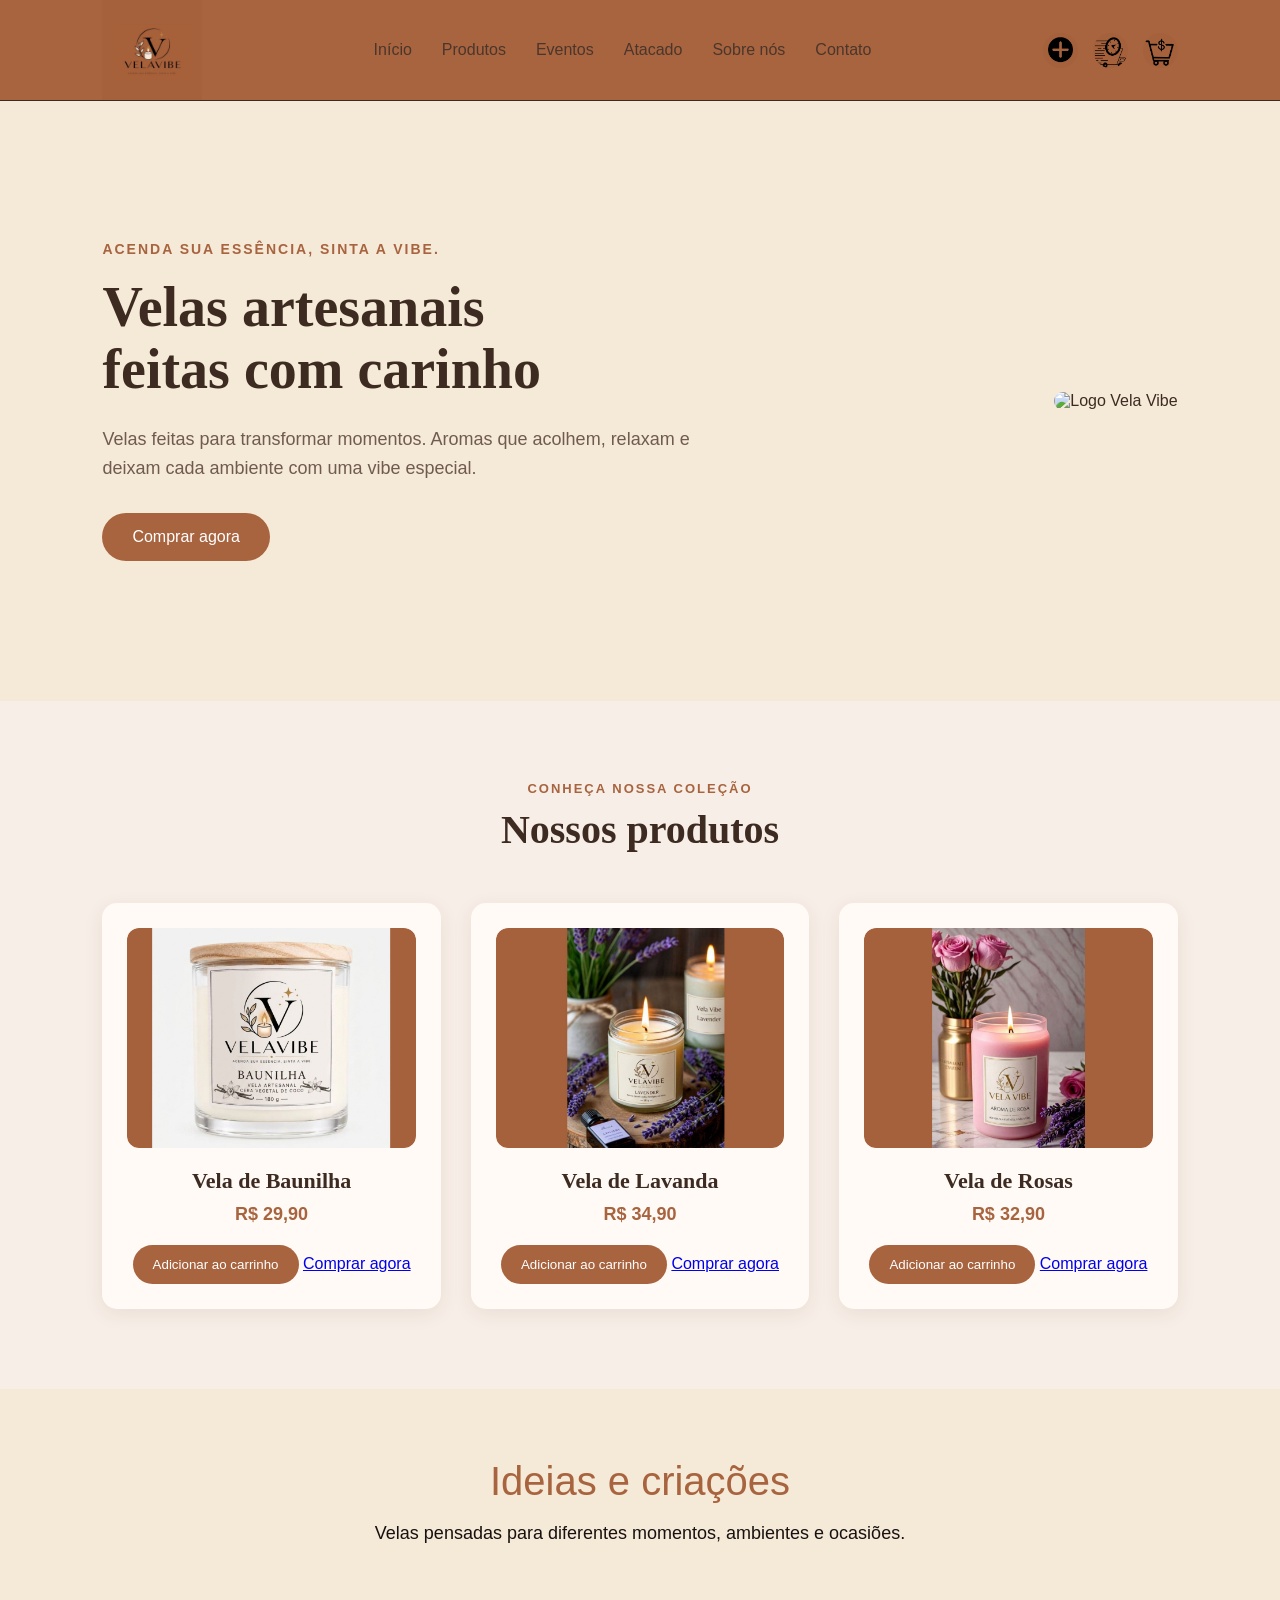
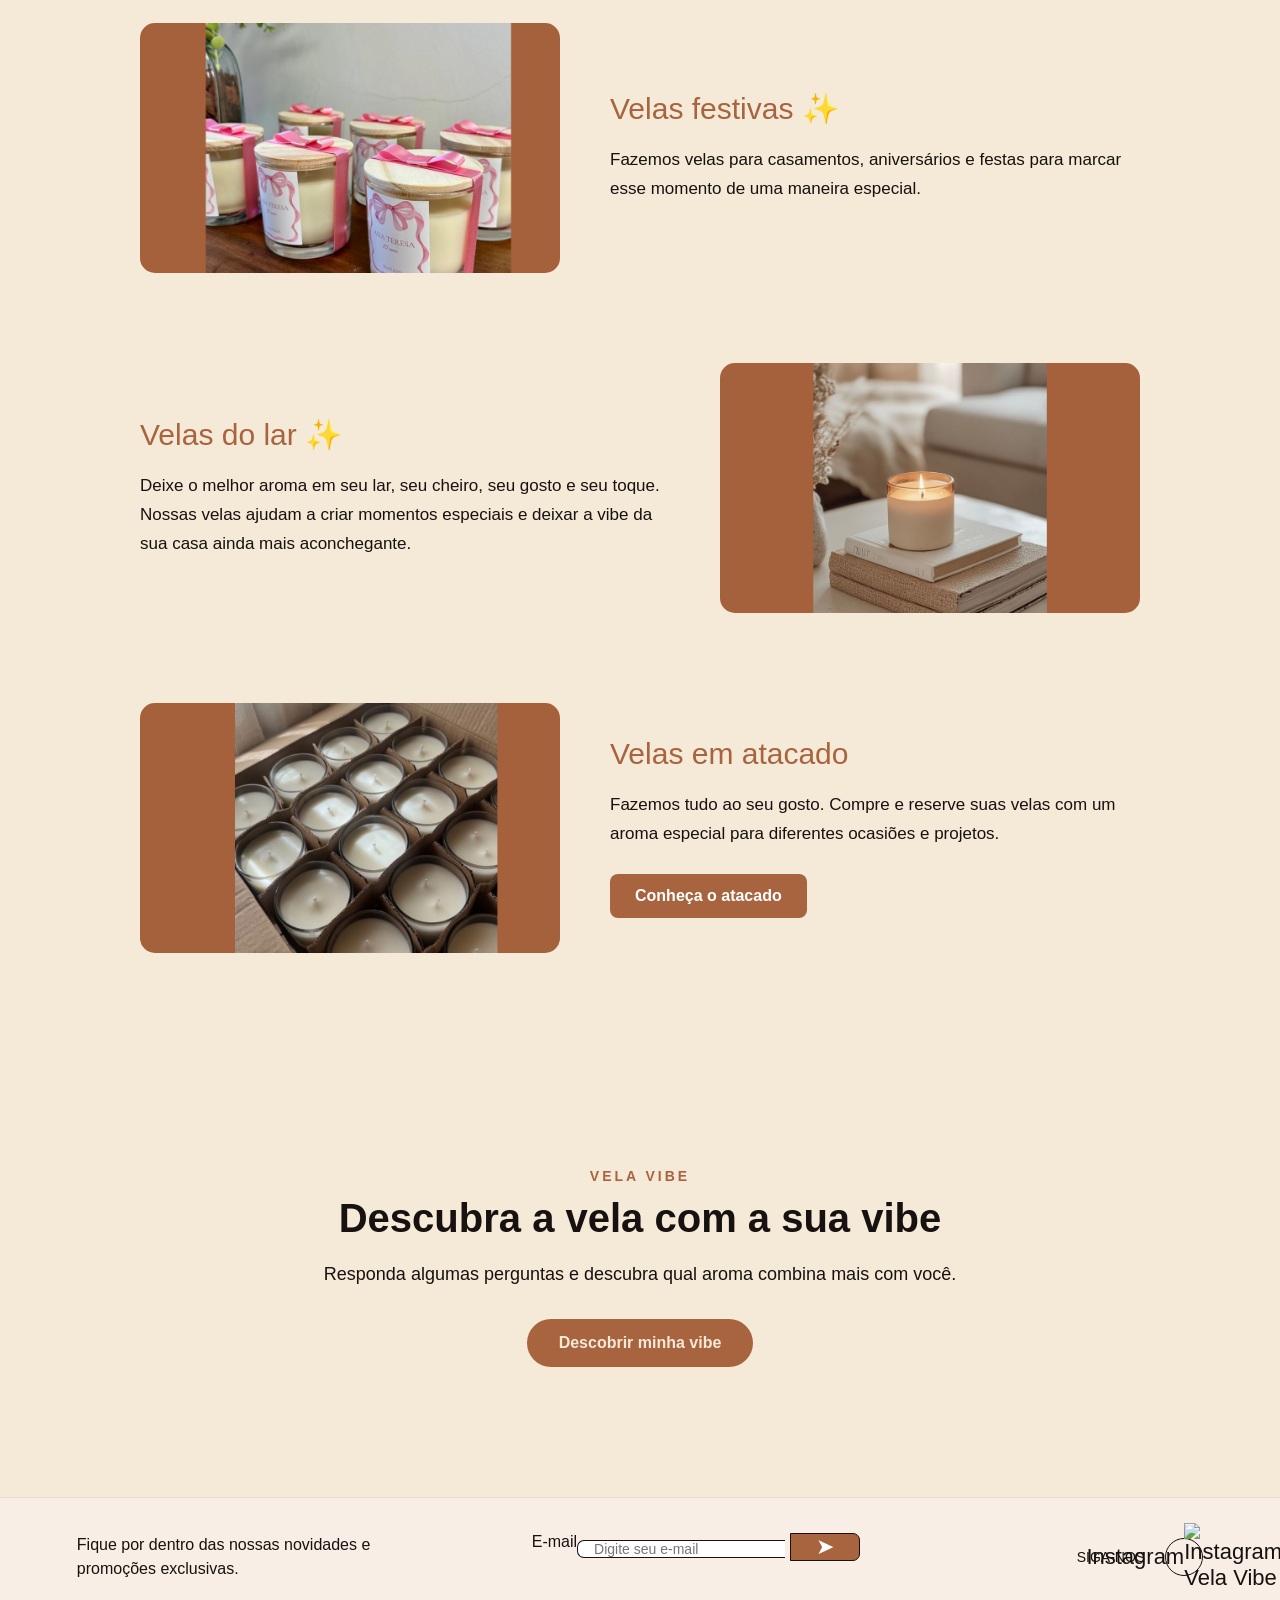
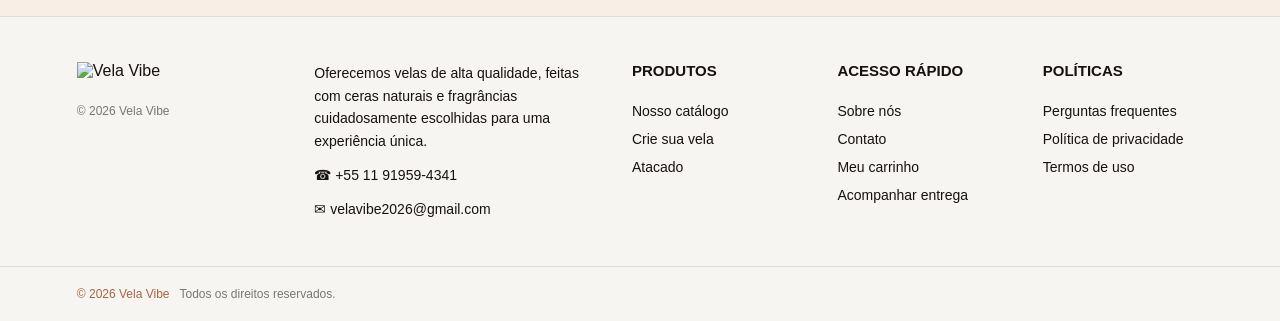
==== commit 1e3e750a: "index.html" ====
--- a/index.html
+++ b/index.html
@@ -25,6 +25,7 @@
   <nav class="menu">
     <a href="index.html">Início</a>
     <a href="Produtos.html">Produtos</a>
+    <a href="evento.html">Eventos</a>
     <a href="atacado.html">Atacado</a>
     <a href="sobre.html">Sobre nós</a>
     <a href="contato.html">Contato</a>
@@ -103,7 +104,7 @@
 
 
     <div class="hero-imagem">
-      <img src="img/logo.jpg" alt="Logo Vela Vibe">
+      <img src="img/Logo.jpeg" alt="Logo Vela Vibe">
     </div>
 
   </section>
@@ -463,46 +464,49 @@
 <footer class="rodape">
 
   <!-- NEWSLETTER -->
-
   <div class="newsletter">
 
+    <!-- TEXTO -->
     <div class="newsletter-texto">
-
       <p>
         Fique por dentro das nossas novidades e
         promoções exclusivas.
       </p>
-
-    </div>
-
-
+    </div>
+
+    <!-- FORMULÁRIO -->
     <div class="newsletter-form">
 
-      <label for="newsletter-email">
-        E-mail
-      </label>
-
-      <input type="email"
-             id="newsletter-email"
-             name="newsletter-email"
-             placeholder="Digite seu e-mail">
-
-      <button type="button">
-        ➤
-      </button>
-
-    </div>
-
-
+      <label for="newsletter-email">E-mail</label>
+
+      <div class="newsletter-campo">
+        <input
+                type="email"
+                id="newsletter-email"
+                name="newsletter-email"
+                placeholder="Digite seu e-mail"
+        >
+
+        <button type="button" aria-label="Enviar e-mail">
+          ➤
+        </button>
+      </div>
+
+    </div>
+
+    <!-- INSTAGRAM -->
     <div class="redes-sociais">
-
       <span>SIGA-NOS</span>
 
-      <a href="#"
-         aria-label="Instagram">
-        ◎
-      </a>
-
+      <a href="https://www.instagram.com/vela.vibe_/"
+         target="_blank"
+         rel="noopener noreferrer"
+         title="Instagram Vela Vibe">
+
+        Instagram
+        <img src="img/instagram.png" alt="Instagram Vela Vibe">
+
+      </a>
     </div>
 
   </div>
@@ -516,7 +520,7 @@
 
     <div class="rodape-coluna logo-rodape">
 
-      <img src="img/logo.jpg"
+      <img src="img/Logo.jpeg"
            alt="Vela Vibe">
 
       <p>
@@ -637,4 +641,4 @@
 <script src="js/script.js"></script>
 
 </body>
-</html>+</html>
